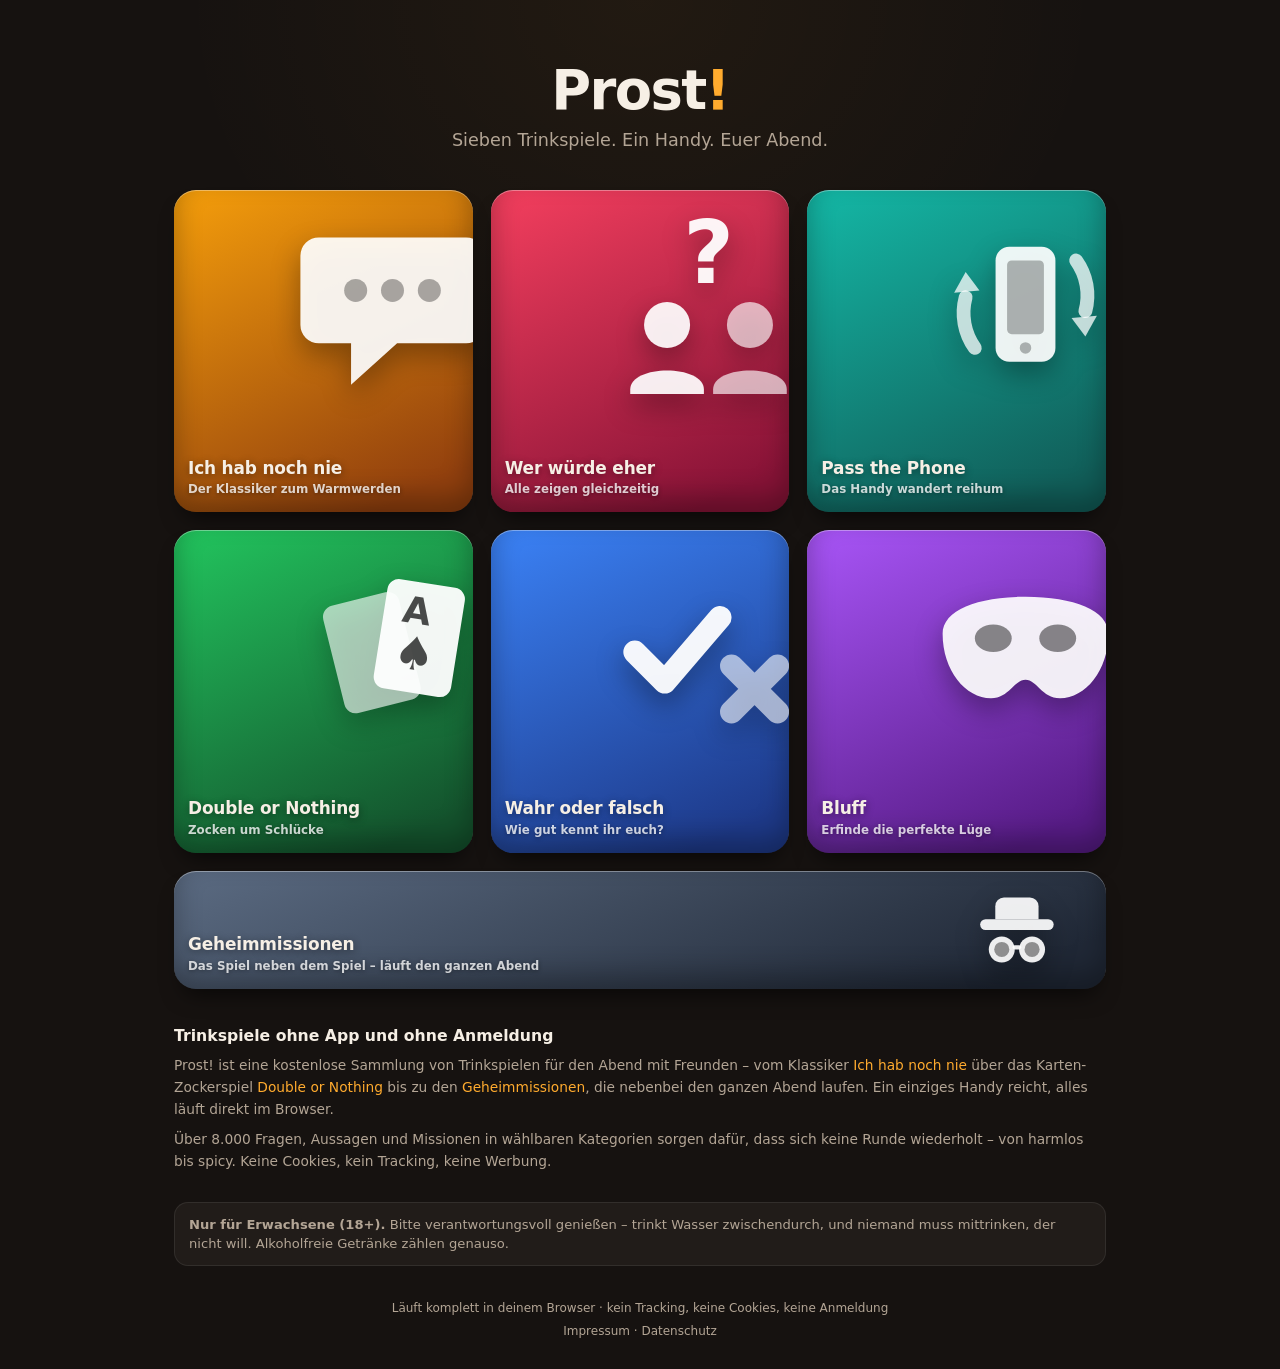
==== index.html @ 6b1b5f8f "Add files via upload" ====
<!doctype html>
<html lang="de">
<head>
  <meta charset="utf-8">
  <meta name="viewport" content="width=device-width, initial-scale=1, viewport-fit=cover">
  <meta http-equiv="Content-Security-Policy" content="default-src 'self'; script-src 'self'; style-src 'self'; img-src 'self' data:; base-uri 'none'; form-action 'none'; object-src 'none'; frame-ancestors 'none'">
  <title>Trinkspiele online – 7 kostenlose Partyspiele | Prost!</title>
  <meta name="description" content="7 kostenlose Trinkspiele für euren Partyabend: Ich hab noch nie, Wer würde eher, Bluff, Geheimmissionen & mehr. Ohne App, ohne Anmeldung – direkt im Browser. Ab 18.">
  <meta name="theme-color" content="#161210">
  <meta property="og:title" content="Prost! – 7 Trinkspiele für euren Partyabend">
  <meta property="og:description" content="Sieben Trinkspiele, ein Handy, euer Abend. Direkt im Browser spielen – ohne Anmeldung, ohne App-Download.">
  <meta property="og:type" content="website">
  <meta property="og:locale" content="de_DE">
  <meta property="og:site_name" content="Prost!">
  <!-- TODO vor Launch: Domain eintragen und die naechsten Zeilen einkommentieren.
       canonical und og:url je Seite anpassen (z. B. /spiele/bluff.html).
  <link rel="canonical" href="https://DEINE-DOMAIN.de/">
  <meta property="og:url" content="https://DEINE-DOMAIN.de/">
  <meta property="og:image" content="https://DEINE-DOMAIN.de/assets/img/og-image.png">
  <meta property="og:image:width" content="1200">
  <meta property="og:image:height" content="630">
  <meta property="og:image:alt" content="Prost! - Sieben Trinkspiele fuer euren Partyabend">
  <meta name="twitter:card" content="summary_large_image">
  -->
  <link rel="icon" href="assets/img/favicon.svg" type="image/svg+xml">
  <link rel="apple-touch-icon" href="assets/img/apple-touch-icon.png">
  <link rel="manifest" href="manifest.webmanifest">
  <link rel="stylesheet" href="assets/css/style.css">
  <script type="application/ld+json">{"@context":"https://schema.org","@graph":[{"@type":"WebSite","name":"Prost!","description":"Sieben kostenlose Trinkspiele für den Partyabend – direkt im Browser, ohne Anmeldung.","inLanguage":"de"},{"@type":"ItemList","name":"Trinkspiele auf Prost!","itemListElement":[{"@type":"ListItem","position":1,"name":"Ich hab noch nie"},{"@type":"ListItem","position":2,"name":"Wer würde eher"},{"@type":"ListItem","position":3,"name":"Pass the Phone"},{"@type":"ListItem","position":4,"name":"Double or Nothing"},{"@type":"ListItem","position":5,"name":"Wahr oder falsch"},{"@type":"ListItem","position":6,"name":"Bluff"},{"@type":"ListItem","position":7,"name":"Geheimmissionen"}]}]}</script>
</head>
<body>
  <div class="app">

    <header class="hero">
      <h1 class="hero__brand">Prost<em>!</em></h1>
      <p class="hero__tagline">Sieben Trinkspiele. Ein Handy. Euer Abend.</p>
    </header>

    <h2 class="sr-only">Alle Trinkspiele im Überblick</h2>
    <nav aria-label="Spiele">
      <ul class="grid">

        <li>
          <a class="tile g-ihn" href="spiele/ich-hab-noch-nie.html">
            <svg class="tile__art" viewBox="0 0 96 96" aria-hidden="true" xmlns="http://www.w3.org/2000/svg">
              <path d="M16 18h64a8 8 0 0 1 8 8v30a8 8 0 0 1-8 8H50L30 82V64H16a8 8 0 0 1-8-8V26a8 8 0 0 1 8-8Z" fill="rgba(255,255,255,0.92)"/>
              <circle cx="32" cy="41" r="5" fill="rgba(0,0,0,0.32)"/>
              <circle cx="48" cy="41" r="5" fill="rgba(0,0,0,0.32)"/>
              <circle cx="64" cy="41" r="5" fill="rgba(0,0,0,0.32)"/>
            </svg>
            <span class="tile__name">Ich hab noch nie</span>
            <span class="tile__sub">Der Klassiker zum Warmwerden</span>
          </a>
        </li>

        <li>
          <a class="tile g-wwe" href="spiele/wer-wuerde-eher.html">
            <svg class="tile__art" viewBox="0 0 96 96" aria-hidden="true" xmlns="http://www.w3.org/2000/svg">
              <text x="48" y="38" font-size="38" font-weight="900" text-anchor="middle" fill="rgba(255,255,255,0.95)">?</text>
              <circle cx="30" cy="56" r="10" fill="rgba(255,255,255,0.92)"/>
              <path d="M14 84c0-11 32-11 32 0v2H14Z" fill="rgba(255,255,255,0.92)"/>
              <circle cx="66" cy="56" r="10" fill="rgba(255,255,255,0.65)"/>
              <path d="M50 84c0-11 32-11 32 0v2H50Z" fill="rgba(255,255,255,0.65)"/>
            </svg>
            <span class="tile__name">Wer würde eher</span>
            <span class="tile__sub">Alle zeigen gleichzeitig</span>
          </a>
        </li>

        <li>
          <a class="tile g-ptp" href="spiele/pass-the-phone.html">
            <svg class="tile__art" viewBox="0 0 96 96" aria-hidden="true" xmlns="http://www.w3.org/2000/svg">
              <rect x="35" y="22" width="26" height="50" rx="6" fill="rgba(255,255,255,0.92)"/>
              <rect x="40" y="28" width="16" height="32" rx="2" fill="rgba(0,0,0,0.28)"/>
              <circle cx="48" cy="66" r="2.5" fill="rgba(0,0,0,0.28)"/>
              <path d="M26 66a26 26 0 0 1-4-22" stroke="rgba(255,255,255,0.75)" stroke-width="6" fill="none" stroke-linecap="round"/>
              <path d="M17 42l5-9 6 8Z" fill="rgba(255,255,255,0.75)"/>
              <path d="M70 28a26 26 0 0 1 4 22" stroke="rgba(255,255,255,0.75)" stroke-width="6" fill="none" stroke-linecap="round"/>
              <path d="M79 52l-5 9-6-8Z" fill="rgba(255,255,255,0.75)"/>
            </svg>
            <span class="tile__name">Pass the Phone</span>
            <span class="tile__sub">Das Handy wandert reihum</span>
          </a>
        </li>

        <li>
          <a class="tile g-don" href="spiele/double-or-nothing.html">
            <svg class="tile__art" viewBox="0 0 96 96" aria-hidden="true" xmlns="http://www.w3.org/2000/svg">
              <g transform="rotate(-14 40 50)">
                <rect x="22" y="26" width="34" height="48" rx="5" fill="rgba(255,255,255,0.62)"/>
              </g>
              <g transform="rotate(9 60 48)">
                <rect x="42" y="20" width="34" height="48" rx="5" fill="rgba(255,255,255,0.95)"/>
                <text x="50" y="38" font-size="16" font-weight="900" fill="rgba(0,0,0,0.7)">A</text>
                <text x="58" y="58" font-size="20" text-anchor="middle" fill="rgba(0,0,0,0.7)">♠</text>
              </g>
            </svg>
            <span class="tile__name">Double or Nothing</span>
            <span class="tile__sub">Zocken um Schlücke</span>
          </a>
        </li>

        <li>
          <a class="tile g-wof" href="spiele/wahr-oder-falsch.html">
            <svg class="tile__art" viewBox="0 0 96 96" aria-hidden="true" xmlns="http://www.w3.org/2000/svg">
              <path d="M16 50l13 13 24-28" stroke="rgba(255,255,255,0.95)" stroke-width="10" fill="none" stroke-linecap="round" stroke-linejoin="round"/>
              <path d="M58 56l20 20M78 56l-20 20" stroke="rgba(255,255,255,0.6)" stroke-width="10" stroke-linecap="round"/>
            </svg>
            <span class="tile__name">Wahr oder falsch</span>
            <span class="tile__sub">Wie gut kennt ihr euch?</span>
          </a>
        </li>

        <li>
          <a class="tile g-blf" href="spiele/bluff.html">
            <svg class="tile__art" viewBox="0 0 96 96" aria-hidden="true" xmlns="http://www.w3.org/2000/svg">
              <path d="M12 42c0-10 15-16 36-16s36 6 36 16c0 16-10 28-21 28-8 0-10-8-15-8s-7 8-15 8C22 70 12 58 12 42Z" fill="rgba(255,255,255,0.92)"/>
              <ellipse cx="34" cy="44" rx="8" ry="6" fill="rgba(0,0,0,0.45)"/>
              <ellipse cx="62" cy="44" rx="8" ry="6" fill="rgba(0,0,0,0.45)"/>
            </svg>
            <span class="tile__name">Bluff</span>
            <span class="tile__sub">Erfinde die perfekte Lüge</span>
          </a>
        </li>

        <li class="grid__wide">
          <a class="tile tile--wide g-ghm" href="spiele/geheimmissionen.html">
            <svg class="tile__art" viewBox="0 0 96 96" aria-hidden="true" xmlns="http://www.w3.org/2000/svg">
              <rect x="14" y="38" width="68" height="10" rx="5" fill="rgba(255,255,255,0.92)"/>
              <path d="M28 38v-12a8 8 0 0 1 8-8h24a8 8 0 0 1 8 8v12Z" fill="rgba(255,255,255,0.92)"/>
              <circle cx="34" cy="66" r="12" fill="rgba(255,255,255,0.92)"/>
              <circle cx="62" cy="66" r="12" fill="rgba(255,255,255,0.92)"/>
              <circle cx="34" cy="66" r="7" fill="rgba(0,0,0,0.4)"/>
              <circle cx="62" cy="66" r="7" fill="rgba(0,0,0,0.4)"/>
              <path d="M46 64h4" stroke="rgba(255,255,255,0.92)" stroke-width="4" stroke-linecap="round"/>
            </svg>
            <span class="tile__name">Geheimmissionen</span>
            <span class="tile__sub">Das Spiel neben dem Spiel – läuft den ganzen Abend</span>
          </a>
        </li>

      </ul>
    </nav>

    <section class="about">
      <h2>Trinkspiele ohne App und ohne Anmeldung</h2>
      <p>
        Prost! ist eine kostenlose Sammlung von Trinkspielen für den Abend mit
        Freunden – vom Klassiker <a href="spiele/ich-hab-noch-nie.html">Ich hab
        noch nie</a> über das Karten-Zockerspiel
        <a href="spiele/double-or-nothing.html">Double or Nothing</a> bis zu den
        <a href="spiele/geheimmissionen.html">Geheimmissionen</a>, die nebenbei
        den ganzen Abend laufen. Ein einziges Handy reicht, alles läuft direkt
        im Browser.
      </p>
      <p>
        Über 8.000 Fragen, Aussagen und Missionen in wählbaren Kategorien sorgen
        dafür, dass sich keine Runde wiederholt – von harmlos bis spicy.
        Keine Cookies, kein Tracking, keine Werbung.
      </p>
    </section>

    <p class="disclaimer">
      <strong>Nur für Erwachsene (18+).</strong> Bitte verantwortungsvoll genießen –
      trinkt Wasser zwischendurch, und niemand muss mittrinken, der nicht will.
      Alkoholfreie Getränke zählen genauso.
    </p>

    <footer class="site-footer">
      <p>Läuft komplett in deinem Browser · kein Tracking, keine Cookies, keine Anmeldung</p>
      <p class="site-footer__links">
        <a href="impressum.html">Impressum</a> · <a href="datenschutz.html">Datenschutz</a>
      </p>
    </footer>

  </div>
</body>
</html>
---- assets/css/style.css ----
/* ==========================================================================
   Prost! – Trinkspiele
   Dunkles, warmes Design mit App-Feel. Keine externen Fonts/Ressourcen.
   ========================================================================== */

:root {
  --bg: #161210;
  --bg-deep: #0c0a09;
  --surface: #211c19;
  --surface-2: #2b2521;
  --line: rgba(255, 255, 255, 0.08);
  --text: #f6efe5;
  --text-dim: #b3a595;
  --acc: #ffab2e; /* Standard-Akzent, wird pro Spiel überschrieben */
  --acc-ink: #201404;
  --danger: #ff5d5d;
  --ok: #4ade80;
  --radius: 20px;
  --radius-sm: 14px;
}

/* Spielfarben (Kacheln + Spielseiten) */
.g-ihn { --t1: #f59e0b; --t2: #92400e; --acc: #ffab2e; }
.g-wwe { --t1: #f43f5e; --t2: #881337; --acc: #fb7185; }
.g-ptp { --t1: #14b8a6; --t2: #115e59; --acc: #2dd4bf; }
.g-don { --t1: #22c55e; --t2: #14532d; --acc: #4ade80; }
.g-wof { --t1: #3b82f6; --t2: #1e3a8a; --acc: #60a5fa; }
.g-blf { --t1: #a855f7; --t2: #581c87; --acc: #c084fc; }
.g-ghm { --t1: #5b6b82; --t2: #202836; --acc: #a5b8d0; }

*, *::before, *::after { box-sizing: border-box; }

html {
  -webkit-text-size-adjust: 100%;
  color-scheme: dark;
}

body {
  margin: 0;
  font-family: system-ui, -apple-system, "Segoe UI", Roboto, "Helvetica Neue", sans-serif;
  background: var(--bg-deep);
  color: var(--text);
  line-height: 1.45;
  -webkit-tap-highlight-color: transparent;
}

/* Grundgerüst: am Handy App-Feel in voller Breite,
   am Desktop normales responsives Layout (Container werden per
   Media Query unten breiter bzw. zentriert). */
.app {
  position: relative;
  min-height: 100dvh;
  display: flex;
  flex-direction: column;
  background:
    radial-gradient(60% 50% at 50% 0%, rgba(255, 171, 46, 0.05), transparent 60%),
    var(--bg);
  padding-left: env(safe-area-inset-left);
  padding-right: env(safe-area-inset-right);
  padding-bottom: env(safe-area-inset-bottom);
}

button {
  font: inherit;
  color: inherit;
  border: 0;
  background: none;
  cursor: pointer;
  touch-action: manipulation;
}

a { color: inherit; }

h1, h2, h3, p { margin: 0; }

.sr-only {
  position: absolute;
  width: 1px; height: 1px;
  padding: 0; margin: -1px;
  overflow: hidden;
  clip: rect(0 0 0 0);
  white-space: nowrap;
  border: 0;
}

/* ==========================================================================
   Startseite
   ========================================================================== */

.hero {
  padding: clamp(24px, 6vw, 40px) 20px 8px;
}

.hero__brand {
  font-size: clamp(2.4rem, 11vw, 3.4rem);
  font-weight: 900;
  letter-spacing: -0.03em;
  line-height: 1;
}

.hero__brand em {
  font-style: normal;
  color: var(--acc);
}

.hero__tagline {
  margin-top: 10px;
  color: var(--text-dim);
  font-size: 1.02rem;
  max-width: 32ch;
}

.grid {
  display: grid;
  grid-template-columns: 1fr 1fr;
  gap: 14px;
  padding: 20px;
  list-style: none;
  margin: 0;
}

/* --- 3D-Kacheln ------------------------------------------------------- */

.tile {
  position: relative;
  display: flex;
  flex-direction: column;
  justify-content: flex-end;
  aspect-ratio: 1 / 1.08;
  padding: 14px;
  border-radius: 22px;
  text-decoration: none;
  overflow: hidden;
  isolation: isolate;
  background: linear-gradient(155deg, var(--t1), var(--t2) 90%);
  box-shadow:
    inset 0 1px 0 rgba(255, 255, 255, 0.35),
    inset 0 -14px 28px rgba(0, 0, 0, 0.32),
    0 14px 22px -10px rgba(0, 0, 0, 0.65);
  transition: transform 0.12s ease, box-shadow 0.12s ease;
}

.tile:active {
  transform: translateY(3px) scale(0.985);
  box-shadow:
    inset 0 1px 0 rgba(255, 255, 255, 0.25),
    inset 0 -10px 22px rgba(0, 0, 0, 0.3),
    0 5px 10px -6px rgba(0, 0, 0, 0.6);
}

.tile__art {
  position: absolute;
  z-index: -1;
  top: 2%;
  right: -10%;
  width: 74%;
  height: auto;
  filter: drop-shadow(0 12px 14px rgba(0, 0, 0, 0.35));
}

.tile__name {
  font-weight: 800;
  font-size: 1.06rem;
  line-height: 1.15;
  letter-spacing: -0.01em;
  text-shadow: 0 2px 8px rgba(0, 0, 0, 0.45);
}

.tile__sub {
  margin-top: 3px;
  font-size: 0.74rem;
  font-weight: 600;
  color: rgba(255, 255, 255, 0.78);
  text-shadow: 0 1px 4px rgba(0, 0, 0, 0.4);
}

/* Breite Kachel (nimmt die volle Grid-Zeile ein) */
.grid__wide { grid-column: 1 / -1; }

.tile--wide {
  aspect-ratio: auto;
  min-height: 118px;
  padding-right: 40%;
}

.tile--wide .tile__art {
  width: auto;
  height: 88%;
  top: 50%;
  right: 4%;
  transform: translateY(-50%);
}

/* Kurzer Info-/SEO-Text auf der Startseite */
.about {
  margin: 8px 20px 4px;
  color: var(--text-dim);
}

.about h2 {
  font-size: 0.98rem;
  font-weight: 800;
  color: var(--text);
  margin-bottom: 6px;
}

.about p {
  font-size: 0.86rem;
  line-height: 1.6;
  margin: 0 0 8px;
}

.about a {
  color: var(--acc);
  text-decoration: none;
}

.about a:hover,
.about a:focus-visible { text-decoration: underline; }

.disclaimer {
  margin: 6px 20px 16px;
  padding: 12px 14px;
  border: 1px solid var(--line);
  border-radius: var(--radius-sm);
  background: var(--surface);
  color: var(--text-dim);
  font-size: 0.82rem;
}

.site-footer {
  margin-top: auto;
  padding: 10px 20px calc(22px + env(safe-area-inset-bottom));
  color: var(--text-dim);
  font-size: 0.75rem;
  text-align: center;
}

.site-footer p { margin: 0 0 6px; }

.site-footer__links a {
  color: var(--text-dim);
  text-decoration: none;
}

.site-footer__links a:hover,
.site-footer__links a:focus-visible {
  color: var(--text);
  text-decoration: underline;
}

/* ==========================================================================
   Spielseiten – Grundgerüst
   ========================================================================== */

.topbar {
  display: flex;
  align-items: center;
  gap: 10px;
  padding: 12px 14px;
  padding-top: calc(12px + env(safe-area-inset-top));
}

.topbar__back {
  display: grid;
  place-items: center;
  width: 42px;
  height: 42px;
  flex: 0 0 auto;
  border-radius: 12px;
  background: var(--surface);
  border: 1px solid var(--line);
  text-decoration: none;
  font-size: 1.2rem;
  line-height: 1;
}

.topbar__back:active { background: var(--surface-2); }

.topbar__title {
  flex: 1;
  font-size: 1.05rem;
  font-weight: 800;
  letter-spacing: -0.01em;
  white-space: nowrap;
  overflow: hidden;
  text-overflow: ellipsis;
}

.topbar__info {
  width: 42px;
  height: 42px;
  flex: 0 0 auto;
  border-radius: 12px;
  background: var(--surface);
  border: 1px solid var(--line);
  font-weight: 800;
  font-size: 1.05rem;
  color: var(--acc);
}

.topbar__info:active { background: var(--surface-2); }

.stage {
  flex: 1;
  display: flex;
  flex-direction: column;
  align-items: stretch;
  justify-content: center;
  gap: 16px;
  padding: 8px 20px 28px;
}

/* Screens mit viel Inhalt (Kategorien, Setup) starten oben statt zentriert */
.stage--top {
  justify-content: flex-start;
  padding-top: 16px;
}

/* --- Kategorie-Auswahl --------------------------------------------------- */

.cat-picker {
  display: flex;
  flex-direction: column;
  gap: 14px;
}

.cat-toolbar {
  display: flex;
  gap: 8px;
  justify-content: center;
}

.cat-tool {
  padding: 8px 14px;
  border-radius: 999px;
  background: var(--surface);
  border: 1px solid var(--line);
  font-weight: 700;
  font-size: 0.82rem;
  color: var(--text-dim);
}

.cat-tool:active { background: var(--surface-2); }

.cat-grid {
  display: flex;
  flex-wrap: wrap;
  gap: 8px;
  justify-content: center;
}

.cat-chip {
  display: flex;
  align-items: center;
  gap: 7px;
  padding: 10px 14px;
  border-radius: 999px;
  background: var(--surface);
  border: 1px solid var(--line);
  font-weight: 700;
  font-size: 0.88rem;
  color: var(--text-dim);
  transition: background 0.1s ease, border-color 0.1s ease, color 0.1s ease;
}

.cat-chip[aria-pressed="true"] {
  background: color-mix(in srgb, var(--acc) 20%, var(--surface));
  border-color: color-mix(in srgb, var(--acc) 60%, transparent);
  color: var(--text);
}

.cat-chip__count {
  font-size: 0.72rem;
  font-weight: 800;
  color: var(--text-dim);
  opacity: 0.75;
}

.cat-chip[aria-pressed="true"] .cat-chip__count {
  color: var(--acc);
  opacity: 1;
}

.counter {
  text-align: center;
  color: var(--text-dim);
  font-size: 0.82rem;
  font-weight: 700;
  letter-spacing: 0.08em;
  text-transform: uppercase;
}

.hint {
  text-align: center;
  color: var(--text-dim);
  font-size: 0.88rem;
  max-width: 34ch;
  margin: 0 auto;
}

/* --- Aussagen-Karte (Spiele 1–3) --------------------------------------- */

.card {
  display: flex;
  flex-direction: column;
  justify-content: center;
  align-items: center;
  gap: 20px;
  min-height: 46dvh;
  padding: 28px 22px;
  border-radius: var(--radius);
  background: linear-gradient(175deg, var(--surface-2), var(--surface));
  border: 1px solid var(--line);
  box-shadow:
    inset 0 1px 0 rgba(255, 255, 255, 0.06),
    0 18px 30px -18px rgba(0, 0, 0, 0.8);
  text-align: center;
}

.card:active { transform: scale(0.99); }

.card__text {
  font-size: clamp(1.35rem, 6vw, 1.8rem);
  font-weight: 750;
  line-height: 1.3;
  letter-spacing: -0.01em;
  text-wrap: balance;
}

.card__tap {
  font-size: 0.78rem;
  font-weight: 700;
  letter-spacing: 0.06em;
  text-transform: uppercase;
  color: var(--acc);
  opacity: 0.85;
}

@media (prefers-reduced-motion: no-preference) {
  .card--in { animation: card-in 0.18s ease-out; }
  @keyframes card-in {
    from { opacity: 0.25; transform: translateY(8px); }
    to   { opacity: 1; transform: none; }
  }
}

/* --- Buttons ------------------------------------------------------------ */

.btn {
  display: block;
  width: 100%;
  padding: 16px 18px;
  border-radius: var(--radius-sm);
  font-weight: 800;
  font-size: 1.02rem;
  text-align: center;
  text-decoration: none;
  transition: transform 0.08s ease;
}

.btn:active { transform: scale(0.98); }

.btn--primary {
  background: var(--acc);
  color: var(--acc-ink);
  box-shadow: 0 10px 20px -10px color-mix(in srgb, var(--acc) 60%, transparent);
}

.btn--secondary {
  background: var(--surface-2);
  border: 1px solid var(--line);
  color: var(--text);
}

.btn--ghost {
  background: none;
  color: var(--text-dim);
  font-weight: 700;
  padding: 12px;
}

.btn[disabled] {
  opacity: 0.4;
  pointer-events: none;
}

.actions {
  display: flex;
  flex-direction: column;
  gap: 10px;
}

/* --- Badges / Statuszeilen ---------------------------------------------- */

.badge {
  align-self: center;
  padding: 7px 14px;
  border-radius: 999px;
  background: var(--surface-2);
  border: 1px solid var(--line);
  font-size: 0.85rem;
  font-weight: 800;
  color: var(--acc);
}

.headline {
  text-align: center;
  font-size: clamp(1.5rem, 7vw, 2rem);
  font-weight: 900;
  letter-spacing: -0.02em;
  text-wrap: balance;
}

.headline--danger { color: var(--danger); }
.headline--ok { color: var(--ok); }

/* ==========================================================================
   Double or Nothing – Spielkarten
   ========================================================================== */

.playing-card {
  position: relative;
  width: min(58vw, 220px);
  aspect-ratio: 5 / 7;
  margin: 0 auto;
  border-radius: 16px;
  background: #faf6ee;
  color: #17130f;
  box-shadow:
    inset 0 1px 0 rgba(255, 255, 255, 0.9),
    0 18px 30px -14px rgba(0, 0, 0, 0.85);
  display: grid;
  place-items: center;
}

.playing-card--red { color: #cf2f3f; }

.playing-card__rank {
  font-size: clamp(3rem, 16vw, 4.4rem);
  font-weight: 900;
  line-height: 1;
}

.playing-card__suit {
  font-size: clamp(1.6rem, 8vw, 2.2rem);
  line-height: 1;
}

.playing-card__corner {
  position: absolute;
  display: flex;
  flex-direction: column;
  align-items: center;
  font-weight: 900;
  font-size: 1.05rem;
  line-height: 1.05;
}

.playing-card__corner--tl { top: 10px; left: 12px; }
.playing-card__corner--br { bottom: 10px; right: 12px; transform: rotate(180deg); }

.playing-card__center { text-align: center; }

/* Kartenrücken */
.playing-card--back {
  background:
    repeating-linear-gradient(45deg,
      rgba(255, 255, 255, 0.09) 0 8px,
      transparent 8px 16px),
    linear-gradient(160deg, var(--t1), var(--t2));
  border: 6px solid #f1ead9;
  color: #fff;
}

.playing-card--back .playing-card__logo {
  font-size: 2.6rem;
  font-weight: 900;
  text-shadow: 0 3px 8px rgba(0, 0, 0, 0.4);
}

.streak {
  display: flex;
  justify-content: center;
  gap: 6px;
  flex-wrap: wrap;
}

.streak__chip {
  padding: 5px 10px;
  border-radius: 8px;
  background: var(--surface-2);
  border: 1px solid var(--line);
  font-size: 0.85rem;
  font-weight: 800;
}

.streak__chip--red { color: #ff8a95; }

/* ==========================================================================
   Wahr oder falsch – Spielerverwaltung
   ========================================================================== */

.setup-form {
  display: flex;
  gap: 8px;
}

.setup-form input {
  flex: 1;
  min-width: 0;
  padding: 14px;
  border-radius: var(--radius-sm);
  border: 1px solid var(--line);
  background: var(--surface);
  color: var(--text);
  font: inherit;
}

.setup-form input:focus-visible {
  outline: 2px solid var(--acc);
  outline-offset: 1px;
}

.setup-form button {
  flex: 0 0 auto;
  width: 52px;
  border-radius: var(--radius-sm);
  background: var(--acc);
  color: var(--acc-ink);
  font-size: 1.4rem;
  font-weight: 800;
}

.chips {
  display: flex;
  flex-wrap: wrap;
  gap: 8px;
  list-style: none;
  margin: 0;
  padding: 0;
  min-height: 44px;
}

.chips li {
  display: flex;
  align-items: center;
  gap: 6px;
  padding: 8px 8px 8px 14px;
  border-radius: 999px;
  background: var(--surface-2);
  border: 1px solid var(--line);
  font-weight: 700;
  font-size: 0.92rem;
}

.chips li button {
  display: grid;
  place-items: center;
  width: 26px;
  height: 26px;
  border-radius: 50%;
  background: rgba(255, 255, 255, 0.08);
  color: var(--text-dim);
  font-size: 0.85rem;
  line-height: 1;
}

.claim-name { color: var(--acc); }

/* ==========================================================================
   Bluff – Einsatz, Antworten
   ========================================================================== */

.stepper {
  display: flex;
  align-items: center;
  justify-content: center;
  gap: 18px;
}

.stepper button {
  width: 60px;
  height: 60px;
  border-radius: 18px;
  background: var(--surface-2);
  border: 1px solid var(--line);
  font-size: 1.7rem;
  font-weight: 800;
}

.stepper button:active { background: var(--surface); }

.stepper output {
  min-width: 90px;
  text-align: center;
  font-size: 3rem;
  font-weight: 900;
  color: var(--acc);
  line-height: 1;
}

.stepper-label {
  text-align: center;
  color: var(--text-dim);
  font-size: 0.85rem;
  font-weight: 700;
  letter-spacing: 0.06em;
  text-transform: uppercase;
}

.question-box {
  padding: 20px;
  border-radius: var(--radius);
  background: linear-gradient(175deg, var(--surface-2), var(--surface));
  border: 1px solid var(--line);
  text-align: center;
  font-size: 1.15rem;
  font-weight: 750;
  line-height: 1.35;
  text-wrap: balance;
}

.options {
  display: flex;
  flex-direction: column;
  gap: 10px;
  list-style: none;
  margin: 0;
  padding: 0;
}

.option {
  position: relative;
  display: flex;
  align-items: center;
  gap: 10px;
  width: 100%;
  padding: 14px 16px;
  border-radius: var(--radius-sm);
  background: var(--surface);
  border: 1px solid var(--line);
  font-weight: 700;
  font-size: 1rem;
  text-align: left;
  overflow-wrap: anywhere;
}

button.option:active { background: var(--surface-2); }

.option__tag {
  margin-left: auto;
  flex: 0 0 auto;
  padding: 3px 9px;
  border-radius: 999px;
  font-size: 0.72rem;
  font-weight: 800;
  letter-spacing: 0.04em;
  text-transform: uppercase;
}

.option--correct { border-color: color-mix(in srgb, var(--ok) 55%, transparent); }
.option--correct .option__tag { background: var(--ok); color: #06230f; }

.option--bluff { border-color: color-mix(in srgb, var(--danger) 55%, transparent); }
.option--bluff .option__tag { background: var(--danger); color: #2a0707; }

.option--chosen { outline: 2px solid var(--acc); outline-offset: 1px; }
.option--plain-chosen .option__tag { background: var(--acc); color: var(--acc-ink); }

/* Nummern-Badge für Geheimmissionen */
.mission-num {
  flex: 0 0 auto;
  display: grid;
  place-items: center;
  width: 28px;
  height: 28px;
  border-radius: 50%;
  background: color-mix(in srgb, var(--acc) 22%, var(--surface));
  color: var(--acc);
  font-weight: 800;
  font-size: 0.82rem;
}

.free-input {
  width: 100%;
  padding: 14px;
  border-radius: var(--radius-sm);
  border: 1px solid var(--line);
  background: var(--surface);
  color: var(--text);
  font: inherit;
}

.free-input:focus-visible {
  outline: 2px solid var(--acc);
  outline-offset: 1px;
}

.form-error {
  color: var(--danger);
  font-size: 0.85rem;
  text-align: center;
  min-height: 1.2em;
}

/* ==========================================================================
   Regeln-Dialog
   ========================================================================== */

dialog.rules {
  width: min(92vw, 440px);
  max-height: 80dvh;
  margin: auto;
  padding: 0;
  border: 1px solid var(--line);
  border-radius: var(--radius);
  background: var(--surface);
  color: var(--text);
}

dialog.rules::backdrop {
  background: rgba(8, 6, 5, 0.7);
}

.rules__inner {
  padding: 22px;
  overflow-y: auto;
  max-height: 80dvh;
}

.rules__inner h2 {
  font-size: 1.25rem;
  font-weight: 900;
  margin-bottom: 12px;
}

.rules__inner p,
.rules__inner li {
  color: var(--text-dim);
  font-size: 0.94rem;
}

.rules__inner p { margin: 0 0 10px; }

.rules__inner ol,
.rules__inner ul {
  margin: 0 0 10px;
  padding-left: 20px;
}

.rules__inner li { margin-bottom: 6px; }

.rules__inner strong { color: var(--text); }

.rules__close {
  width: 100%;
  margin-top: 8px;
  padding: 14px;
  border-radius: var(--radius-sm);
  background: var(--acc);
  color: var(--acc-ink);
  font-weight: 800;
}

/* ==========================================================================
   Sonstiges
   ========================================================================== */

.noscript-warning {
  margin: 20px;
  padding: 16px;
  border-radius: var(--radius-sm);
  background: var(--surface);
  border: 1px solid var(--danger);
  color: var(--text);
}

/* --- Rechtsseiten (Impressum, Datenschutz) ------------------------------- */

.legal {
  justify-content: flex-start;
  gap: 0;
}

.legal h2 {
  font-size: 1.05rem;
  font-weight: 800;
  margin: 22px 0 8px;
}

.legal h2:first-child { margin-top: 6px; }

.legal p {
  color: var(--text-dim);
  font-size: 0.93rem;
  line-height: 1.6;
  margin: 0 0 10px;
}

.legal strong { color: var(--text); }

/* Auffällige Platzhalter: vor dem Launch ausfüllen! */
mark.todo {
  background: var(--acc);
  color: var(--acc-ink);
  padding: 1px 6px;
  border-radius: 6px;
  font-weight: 700;
}

/* Schlanker Footer mit Pflicht-Links auf jeder Seite */
.legal-footer {
  margin-top: auto;
  text-align: center;
  padding: 10px 20px calc(14px + env(safe-area-inset-bottom));
  font-size: 0.74rem;
  color: var(--text-dim);
}

.legal-footer a {
  color: var(--text-dim);
  text-decoration: none;
}

.legal-footer a:hover,
.legal-footer a:focus-visible {
  color: var(--text);
  text-decoration: underline;
}

/* ==========================================================================
   Responsives Layout ab Tablet/Desktop
   ========================================================================== */

@media (min-width: 640px) {
  .grid {
    grid-template-columns: repeat(3, 1fr);
    max-width: 980px;
    width: 100%;
    margin-inline: auto;
    gap: 18px;
    padding: 28px 24px;
  }
}

@media (min-width: 700px) {
  /* Startseite: zentrierter Hero, Inhalte in normaler Content-Breite */
  .hero {
    max-width: 980px;
    width: 100%;
    margin-inline: auto;
    padding-top: 64px;
    text-align: center;
  }

  .hero__tagline {
    margin-inline: auto;
    font-size: 1.1rem;
    max-width: none;
  }

  .about,
  .disclaimer,
  .site-footer {
    max-width: 932px;
    width: 100%;
    margin-inline: auto;
  }

  .disclaimer { margin-block: 18px 24px; }

  /* Spielseiten: Inhalte zentriert in lesbarer Breite statt Vollbreite */
  .topbar {
    max-width: 760px;
    width: 100%;
    margin-inline: auto;
    padding-top: 22px;
  }

  .stage {
    max-width: 640px;
    width: 100%;
    margin-inline: auto;
  }

  .card { min-height: 360px; }

  .noscript-warning {
    max-width: 640px;
    margin-inline: auto;
  }
}

/* Hover-Zustände nur für Geräte mit Maus/Trackpad */
@media (hover: hover) and (pointer: fine) {
  .tile:hover {
    transform: translateY(-4px);
    box-shadow:
      inset 0 1px 0 rgba(255, 255, 255, 0.35),
      inset 0 -14px 28px rgba(0, 0, 0, 0.32),
      0 22px 34px -12px rgba(0, 0, 0, 0.7);
  }

  .btn--primary:hover { filter: brightness(1.08); }
  .btn--secondary:hover,
  button.option:hover,
  .topbar__back:hover,
  .topbar__info:hover,
  .stepper button:hover { background: var(--surface-2); }

  .card:hover { border-color: rgba(255, 255, 255, 0.16); }
}

@media (prefers-reduced-motion: reduce) {
  *, *::before, *::after {
    animation-duration: 0.01ms !important;
    transition-duration: 0.01ms !important;
  }
}
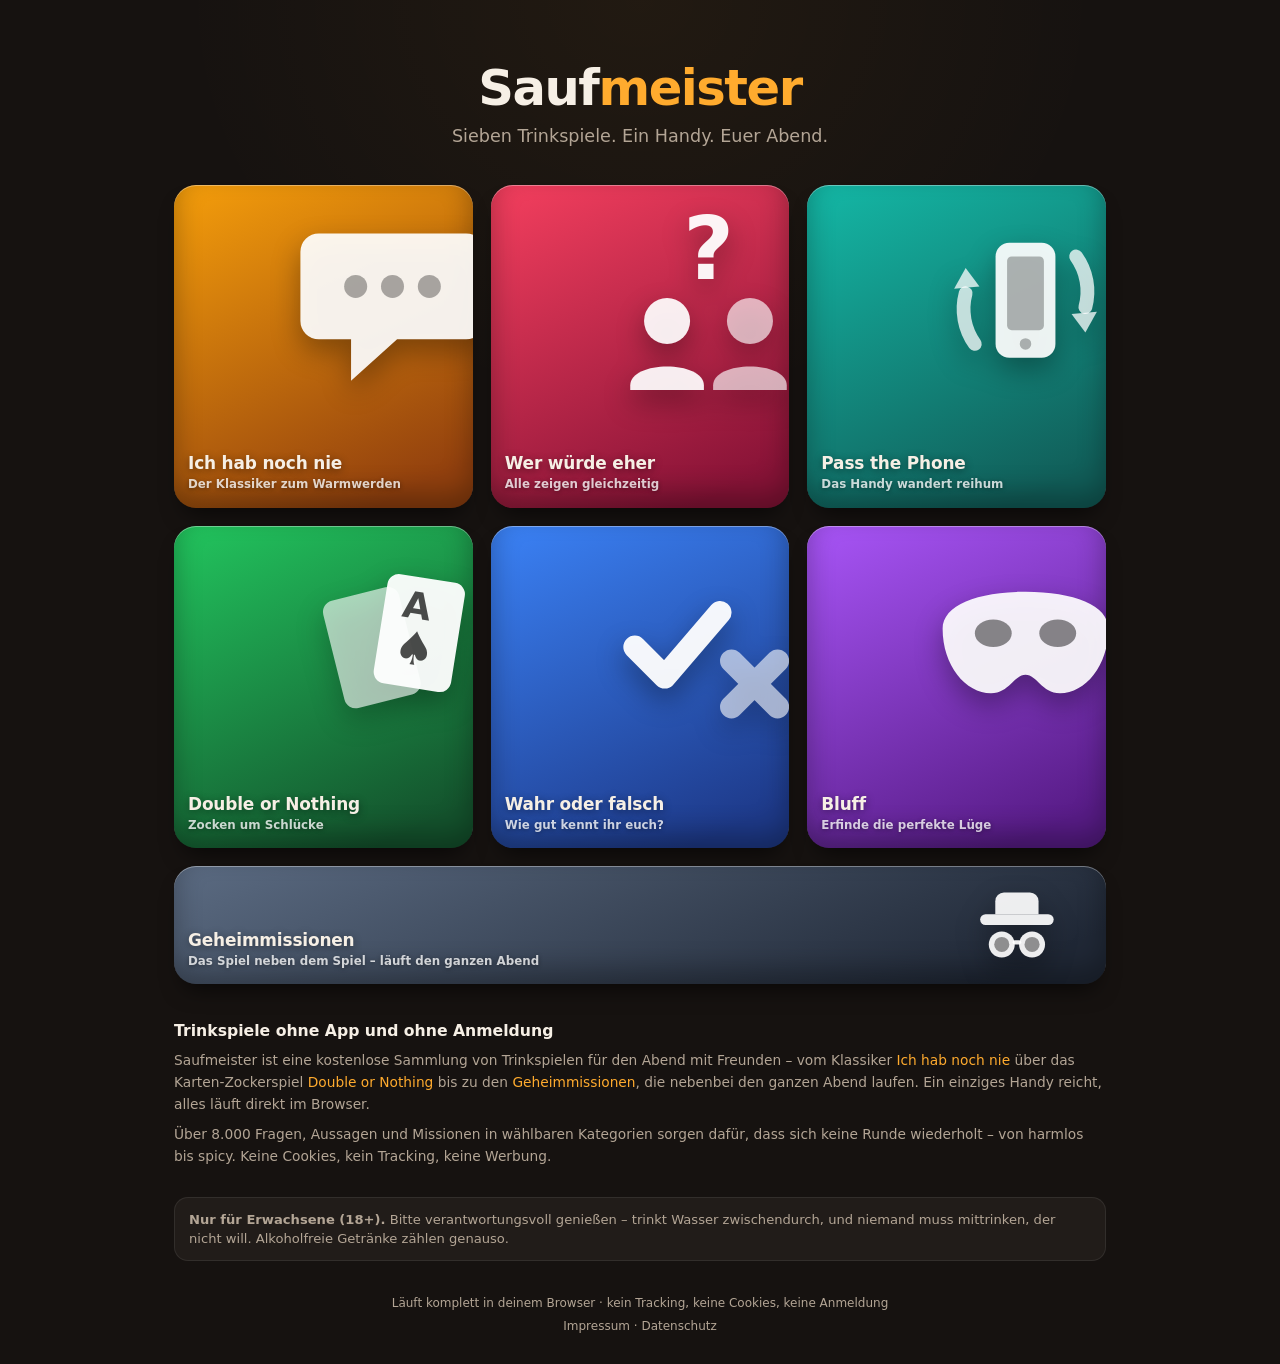
==== commit bec1bdce: "Add files via upload" ====
--- a/index.html
+++ b/index.html
@@ -4,14 +4,14 @@
   <meta charset="utf-8">
   <meta name="viewport" content="width=device-width, initial-scale=1, viewport-fit=cover">
   <meta http-equiv="Content-Security-Policy" content="default-src 'self'; script-src 'self'; style-src 'self'; img-src 'self' data:; base-uri 'none'; form-action 'none'; object-src 'none'; frame-ancestors 'none'">
-  <title>Trinkspiele online – 7 kostenlose Partyspiele | Prost!</title>
+  <title>Trinkspiele online – 7 kostenlose Partyspiele | Saufmeister</title>
   <meta name="description" content="7 kostenlose Trinkspiele für euren Partyabend: Ich hab noch nie, Wer würde eher, Bluff, Geheimmissionen & mehr. Ohne App, ohne Anmeldung – direkt im Browser. Ab 18.">
   <meta name="theme-color" content="#161210">
-  <meta property="og:title" content="Prost! – 7 Trinkspiele für euren Partyabend">
+  <meta property="og:title" content="Saufmeister – 7 Trinkspiele für euren Partyabend">
   <meta property="og:description" content="Sieben Trinkspiele, ein Handy, euer Abend. Direkt im Browser spielen – ohne Anmeldung, ohne App-Download.">
   <meta property="og:type" content="website">
   <meta property="og:locale" content="de_DE">
-  <meta property="og:site_name" content="Prost!">
+  <meta property="og:site_name" content="Saufmeister">
   <!-- TODO vor Launch: Domain eintragen und die naechsten Zeilen einkommentieren.
        canonical und og:url je Seite anpassen (z. B. /spiele/bluff.html).
   <link rel="canonical" href="https://DEINE-DOMAIN.de/">
@@ -19,20 +19,20 @@
   <meta property="og:image" content="https://DEINE-DOMAIN.de/assets/img/og-image.png">
   <meta property="og:image:width" content="1200">
   <meta property="og:image:height" content="630">
-  <meta property="og:image:alt" content="Prost! - Sieben Trinkspiele fuer euren Partyabend">
+  <meta property="og:image:alt" content="Saufmeister - Sieben Trinkspiele fuer euren Partyabend">
   <meta name="twitter:card" content="summary_large_image">
   -->
   <link rel="icon" href="assets/img/favicon.svg" type="image/svg+xml">
   <link rel="apple-touch-icon" href="assets/img/apple-touch-icon.png">
   <link rel="manifest" href="manifest.webmanifest">
   <link rel="stylesheet" href="assets/css/style.css">
-  <script type="application/ld+json">{"@context":"https://schema.org","@graph":[{"@type":"WebSite","name":"Prost!","description":"Sieben kostenlose Trinkspiele für den Partyabend – direkt im Browser, ohne Anmeldung.","inLanguage":"de"},{"@type":"ItemList","name":"Trinkspiele auf Prost!","itemListElement":[{"@type":"ListItem","position":1,"name":"Ich hab noch nie"},{"@type":"ListItem","position":2,"name":"Wer würde eher"},{"@type":"ListItem","position":3,"name":"Pass the Phone"},{"@type":"ListItem","position":4,"name":"Double or Nothing"},{"@type":"ListItem","position":5,"name":"Wahr oder falsch"},{"@type":"ListItem","position":6,"name":"Bluff"},{"@type":"ListItem","position":7,"name":"Geheimmissionen"}]}]}</script>
+  <script type="application/ld+json">{"@context":"https://schema.org","@graph":[{"@type":"WebSite","name":"Saufmeister","description":"Sieben kostenlose Trinkspiele für den Partyabend – direkt im Browser, ohne Anmeldung.","inLanguage":"de"},{"@type":"ItemList","name":"Trinkspiele auf Saufmeister","itemListElement":[{"@type":"ListItem","position":1,"name":"Ich hab noch nie"},{"@type":"ListItem","position":2,"name":"Wer würde eher"},{"@type":"ListItem","position":3,"name":"Pass the Phone"},{"@type":"ListItem","position":4,"name":"Double or Nothing"},{"@type":"ListItem","position":5,"name":"Wahr oder falsch"},{"@type":"ListItem","position":6,"name":"Bluff"},{"@type":"ListItem","position":7,"name":"Geheimmissionen"}]}]}</script>
 </head>
 <body>
   <div class="app">
 
     <header class="hero">
-      <h1 class="hero__brand">Prost<em>!</em></h1>
+      <h1 class="hero__brand">Sauf<em>meister</em></h1>
       <p class="hero__tagline">Sieben Trinkspiele. Ein Handy. Euer Abend.</p>
     </header>
 
@@ -145,7 +145,7 @@
     <section class="about">
       <h2>Trinkspiele ohne App und ohne Anmeldung</h2>
       <p>
-        Prost! ist eine kostenlose Sammlung von Trinkspielen für den Abend mit
+        Saufmeister ist eine kostenlose Sammlung von Trinkspielen für den Abend mit
         Freunden – vom Klassiker <a href="spiele/ich-hab-noch-nie.html">Ich hab
         noch nie</a> über das Karten-Zockerspiel
         <a href="spiele/double-or-nothing.html">Double or Nothing</a> bis zu den
--- a/assets/css/style.css
+++ b/assets/css/style.css
@@ -1,5 +1,5 @@
 /* ==========================================================================
-   Prost! – Trinkspiele
+   Saufmeister – Trinkspiele
    Dunkles, warmes Design mit App-Feel. Keine externen Fonts/Ressourcen.
    ========================================================================== */
 
@@ -92,7 +92,7 @@
 }
 
 .hero__brand {
-  font-size: clamp(2.4rem, 11vw, 3.4rem);
+  font-size: clamp(2rem, 8.5vw, 3.1rem);
   font-weight: 900;
   letter-spacing: -0.03em;
   line-height: 1;
